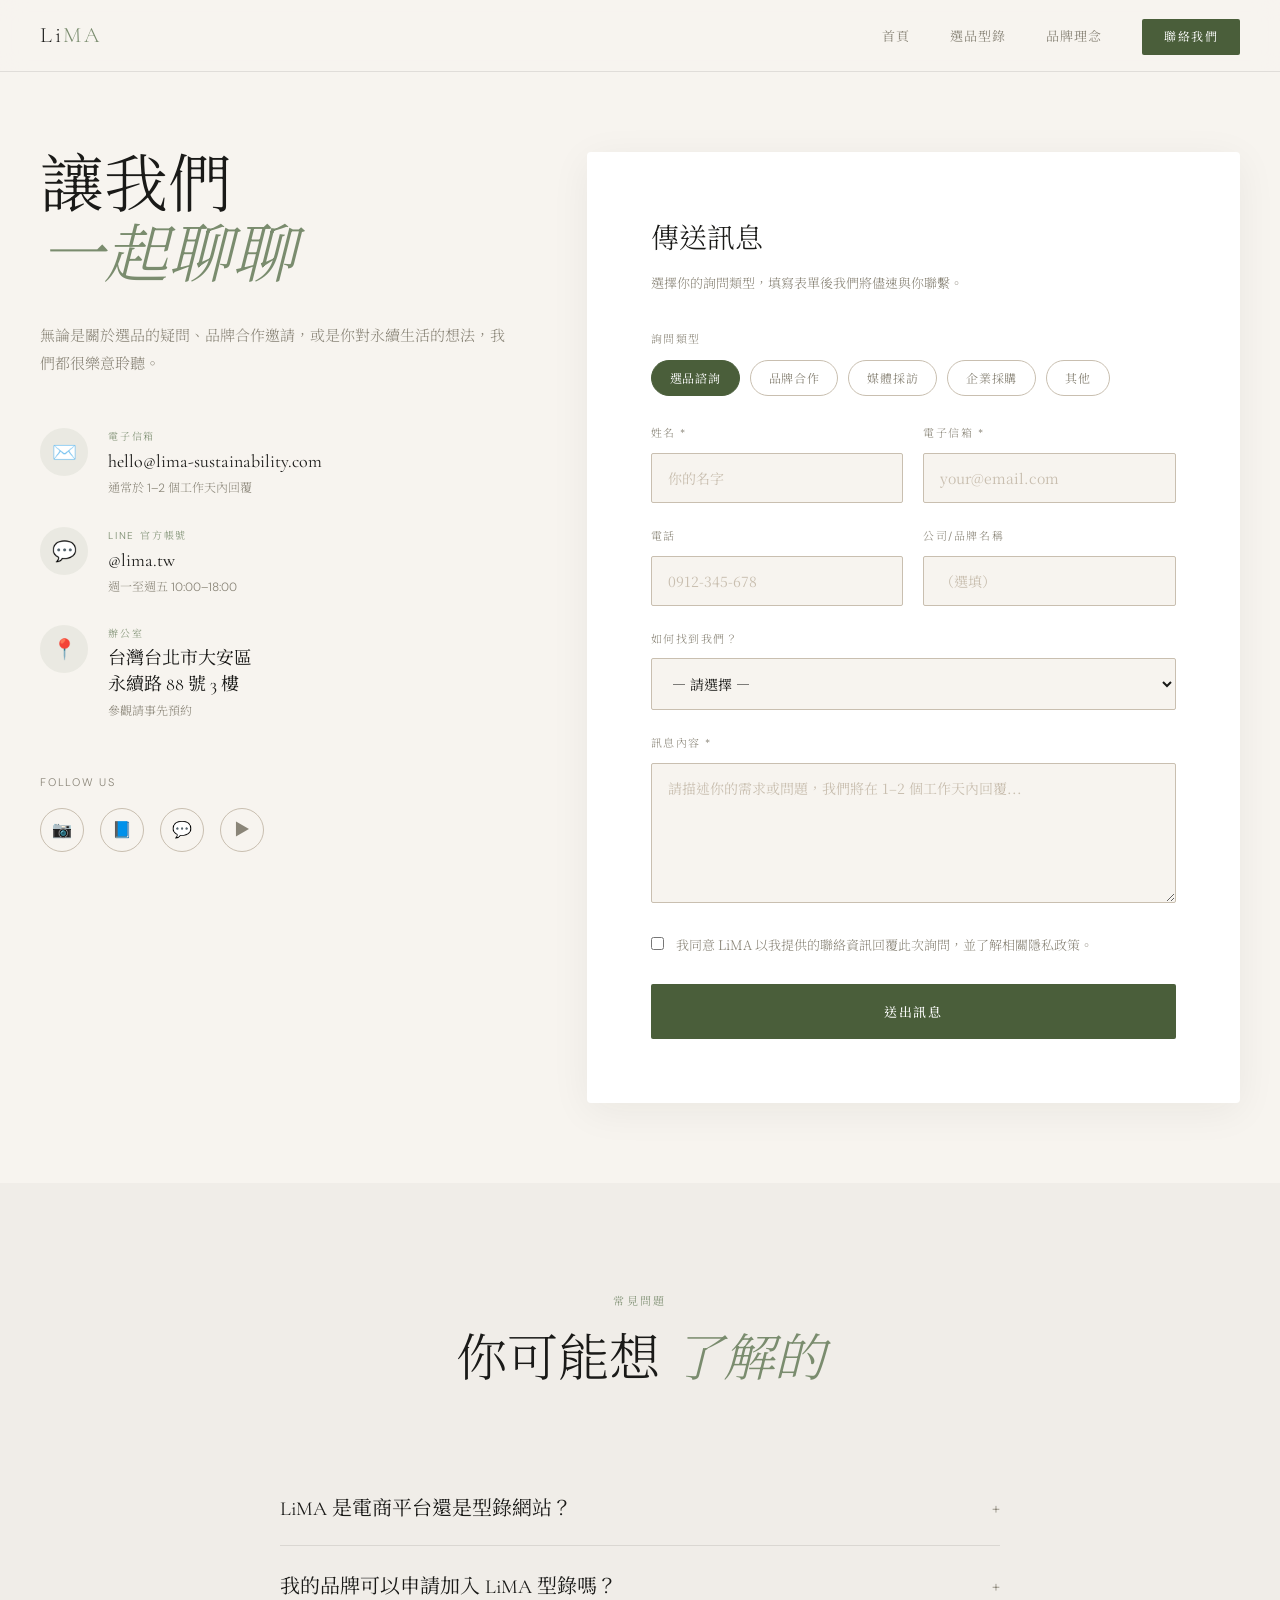
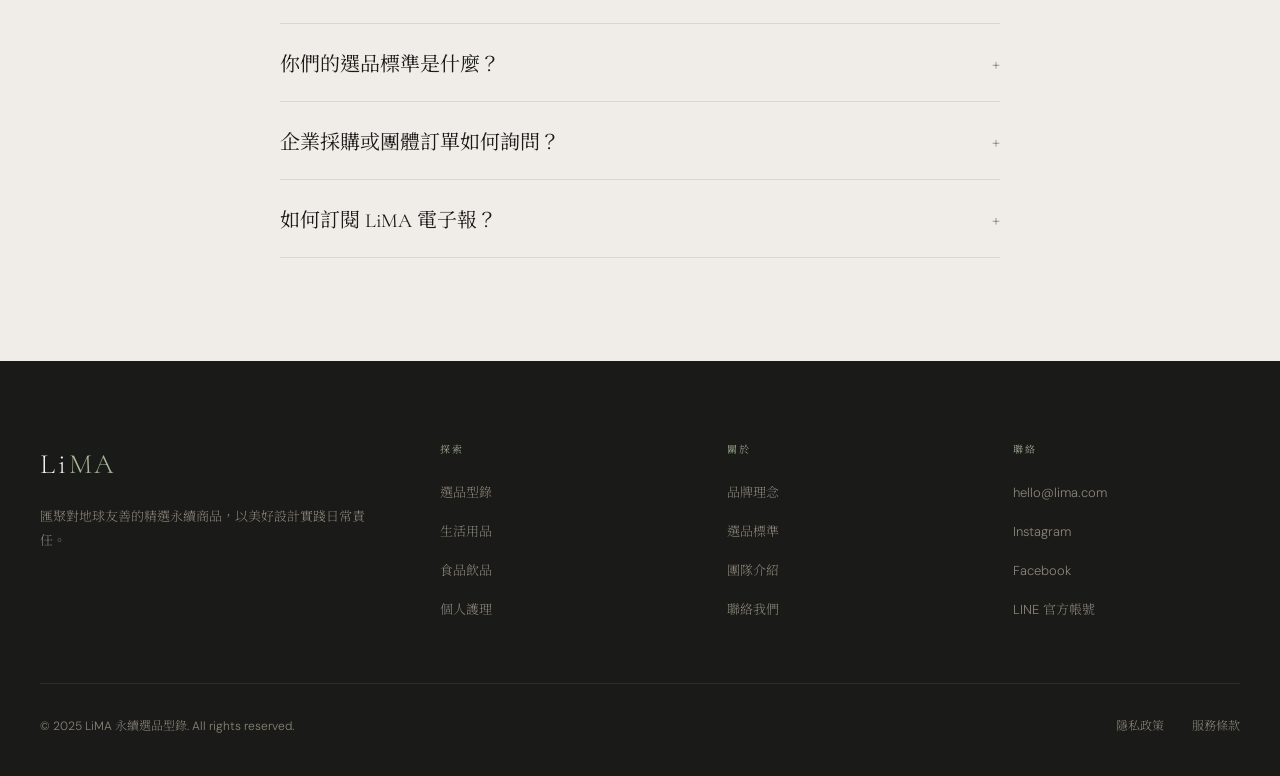
==== contact.html @ f1b9dc2c "Add files via upload" ====
<!DOCTYPE html>
<html lang="zh-TW">
<head>
  <meta charset="UTF-8" />
  <meta name="viewport" content="width=device-width, initial-scale=1.0" />
  <title>聯絡我們 — LiMA 永續選品</title>
  <meta name="description" content="與 LiMA 聯絡，無論是選品諮詢、品牌合作或媒體採訪，我們都很樂意聆聽。" />
  <link rel="stylesheet" href="style.css" />
  <style>
    .contact-layout {
      display: grid;
      grid-template-columns: 1fr 1.4fr;
      gap: 80px;
      align-items: start;
      padding: 80px 0;
    }

    /* LEFT INFO */
    .contact-info {}
    .contact-info__title {
      font-family: var(--font-display);
      font-size: clamp(40px, 5vw, 64px);
      font-weight: 300;
      line-height: 1.1;
      color: var(--ink);
      margin-bottom: 28px;
    }
    .contact-info__title em { font-style: italic; color: var(--sage); }
    .contact-info__desc {
      font-size: 15px;
      color: var(--stone);
      line-height: 1.85;
      font-family: var(--font-serif);
      margin-bottom: 52px;
    }

    .contact-methods {
      display: flex;
      flex-direction: column;
      gap: 28px;
      margin-bottom: 52px;
    }
    .contact-method {
      display: flex;
      align-items: flex-start;
      gap: 20px;
    }
    .contact-method__icon {
      width: 48px;
      height: 48px;
      background: rgba(122,140,110,0.1);
      border-radius: 50%;
      display: flex;
      align-items: center;
      justify-content: center;
      font-size: 20px;
      flex-shrink: 0;
    }
    .contact-method__label {
      font-size: 10px;
      letter-spacing: 0.18em;
      text-transform: uppercase;
      color: var(--sage);
      margin-bottom: 4px;
    }
    .contact-method__value {
      font-family: var(--font-display);
      font-size: 18px;
      font-weight: 400;
      color: var(--ink);
      line-height: 1.4;
    }
    .contact-method__sub {
      font-size: 12px;
      color: var(--stone);
      margin-top: 4px;
    }

    .social-links {
      display: flex;
      gap: 16px;
    }
    .social-link {
      width: 44px;
      height: 44px;
      border: 1px solid var(--sand);
      border-radius: 50%;
      display: flex;
      align-items: center;
      justify-content: center;
      font-size: 16px;
      transition: all 0.25s;
      color: var(--stone);
    }
    .social-link:hover {
      border-color: var(--accent);
      background: var(--accent);
      color: var(--white);
    }

    /* RIGHT FORM */
    .contact-form-wrap {
      background: var(--white);
      border-radius: 4px;
      padding: clamp(40px, 5vw, 64px);
      box-shadow: 0 8px 40px rgba(26,26,24,0.06);
    }

    .form-title {
      font-family: var(--font-display);
      font-size: 28px;
      font-weight: 300;
      color: var(--ink);
      margin-bottom: 8px;
    }
    .form-subtitle {
      font-size: 13px;
      color: var(--stone);
      font-family: var(--font-serif);
      margin-bottom: 36px;
    }

    .form-row {
      display: grid;
      grid-template-columns: 1fr 1fr;
      gap: 20px;
    }

    .form-group {
      margin-bottom: 24px;
    }
    .form-label {
      display: block;
      font-size: 11px;
      letter-spacing: 0.14em;
      text-transform: uppercase;
      color: var(--stone);
      margin-bottom: 10px;
    }
    .form-input,
    .form-select,
    .form-textarea {
      width: 100%;
      padding: 14px 16px;
      border: 1px solid var(--sand);
      background: var(--cream);
      color: var(--ink);
      font-size: 14px;
      font-family: var(--font-serif);
      border-radius: 2px;
      outline: none;
      transition: border-color 0.25s, background 0.25s;
    }
    .form-input:focus,
    .form-select:focus,
    .form-textarea:focus {
      border-color: var(--sage);
      background: var(--white);
    }
    .form-input::placeholder,
    .form-textarea::placeholder { color: var(--sand); }

    .form-textarea { min-height: 140px; resize: vertical; }

    .form-select { cursor: pointer; }

    .inquiry-type {
      display: flex;
      flex-wrap: wrap;
      gap: 10px;
      margin-bottom: 28px;
    }
    .inquiry-chip {
      padding: 8px 18px;
      border: 1px solid var(--sand);
      border-radius: 100px;
      font-size: 12px;
      letter-spacing: 0.06em;
      color: var(--stone);
      cursor: pointer;
      transition: all 0.22s;
      background: none;
      font-family: var(--font-body);
    }
    .inquiry-chip.active,
    .inquiry-chip:hover {
      background: var(--accent);
      border-color: var(--accent);
      color: var(--white);
    }

    .form-check {
      display: flex;
      align-items: flex-start;
      gap: 12px;
      margin-bottom: 28px;
      cursor: pointer;
    }
    .form-check input { margin-top: 2px; accent-color: var(--accent); }
    .form-check span {
      font-size: 13px;
      color: var(--stone);
      font-family: var(--font-serif);
      line-height: 1.6;
    }

    .form-submit {
      width: 100%;
      padding: 18px;
      background: var(--accent);
      color: var(--white);
      border: none;
      font-size: 13px;
      letter-spacing: 0.14em;
      text-transform: uppercase;
      font-weight: 500;
      cursor: pointer;
      border-radius: 2px;
      transition: background 0.25s, transform 0.25s;
      font-family: var(--font-body);
    }
    .form-submit:hover { background: var(--ink); transform: translateY(-1px); }

    .success-msg {
      display: none;
      text-align: center;
      padding: 40px 0;
    }
    .success-msg__icon { font-size: 48px; margin-bottom: 16px; }
    .success-msg__title {
      font-family: var(--font-display);
      font-size: 28px;
      color: var(--ink);
      margin-bottom: 10px;
    }
    .success-msg__sub { font-size: 14px; color: var(--stone); font-family: var(--font-serif); }

    /* FAQ */
    .faq-list { max-width: 720px; margin: 0 auto; }
    .faq-item {
      border-bottom: 1px solid var(--border);
    }
    .faq-q {
      width: 100%;
      text-align: left;
      padding: 24px 0;
      background: none;
      border: none;
      cursor: pointer;
      display: flex;
      align-items: center;
      justify-content: space-between;
      font-family: var(--font-display);
      font-size: 20px;
      font-weight: 400;
      color: var(--ink);
      gap: 20px;
    }
    .faq-q:hover { color: var(--sage); }
    .faq-toggle {
      font-size: 20px;
      color: var(--stone);
      transition: transform 0.3s;
      flex-shrink: 0;
    }
    .faq-item.open .faq-toggle { transform: rotate(45deg); color: var(--sage); }
    .faq-a {
      max-height: 0;
      overflow: hidden;
      transition: max-height 0.4s ease, padding 0.3s;
    }
    .faq-item.open .faq-a { max-height: 300px; padding-bottom: 24px; }
    .faq-a p {
      font-size: 14px;
      color: var(--stone);
      line-height: 1.8;
      font-family: var(--font-serif);
    }

    @media (max-width: 900px) {
      .contact-layout { grid-template-columns: 1fr; gap: 48px; }
    }
    @media (max-width: 600px) {
      .form-row { grid-template-columns: 1fr; }
      .contact-form-wrap { padding: 32px 24px; }
    }
  </style>
</head>
<body>

<!-- NAV -->
<nav class="nav">
  <div class="nav__inner">
    <a href="index.html" class="nav__logo">Li<span>MA</span></a>
    <ul class="nav__links">
      <li><a href="index.html">首頁</a></li>
      <li><a href="catalog.html">選品型錄</a></li>
      <li><a href="about.html">品牌理念</a></li>
      <li><a href="contact.html" class="nav__cta active">聯絡我們</a></li>
    </ul>
    <div class="nav__hamburger"><span></span><span></span><span></span></div>
  </div>
</nav>

<div class="page">
  <div class="container">
    <div class="contact-layout">

      <!-- LEFT -->
      <div class="contact-info fade-in">
        <h1 class="contact-info__title">
          讓我們<br><em>一起聊聊</em>
        </h1>
        <p class="contact-info__desc">
          無論是關於選品的疑問、品牌合作邀請，或是你對永續生活的想法，我們都很樂意聆聽。
        </p>

        <div class="contact-methods">
          <div class="contact-method">
            <div class="contact-method__icon">✉️</div>
            <div>
              <p class="contact-method__label">電子信箱</p>
              <p class="contact-method__value">hello@lima-sustainability.com</p>
              <p class="contact-method__sub">通常於 1–2 個工作天內回覆</p>
            </div>
          </div>
          <div class="contact-method">
            <div class="contact-method__icon">💬</div>
            <div>
              <p class="contact-method__label">LINE 官方帳號</p>
              <p class="contact-method__value">@lima.tw</p>
              <p class="contact-method__sub">週一至週五 10:00–18:00</p>
            </div>
          </div>
          <div class="contact-method">
            <div class="contact-method__icon">📍</div>
            <div>
              <p class="contact-method__label">辦公室</p>
              <p class="contact-method__value">台灣台北市大安區<br>永續路 88 號 3 樓</p>
              <p class="contact-method__sub">參觀請事先預約</p>
            </div>
          </div>
        </div>

        <p style="font-size:11px;letter-spacing:0.16em;text-transform:uppercase;color:var(--stone);margin-bottom:16px;">Follow Us</p>
        <div class="social-links">
          <a href="#" class="social-link" title="Instagram">📷</a>
          <a href="#" class="social-link" title="Facebook">📘</a>
          <a href="#" class="social-link" title="LINE">💬</a>
          <a href="#" class="social-link" title="YouTube">▶️</a>
        </div>
      </div>

      <!-- RIGHT FORM -->
      <div class="contact-form-wrap fade-in">
        <div id="formContent">
          <h2 class="form-title">傳送訊息</h2>
          <p class="form-subtitle">選擇你的詢問類型，填寫表單後我們將儘速與你聯繫。</p>

          <p class="form-label" style="margin-bottom:12px;">詢問類型</p>
          <div class="inquiry-type">
            <button class="inquiry-chip active" onclick="selectChip(this)">選品諮詢</button>
            <button class="inquiry-chip" onclick="selectChip(this)">品牌合作</button>
            <button class="inquiry-chip" onclick="selectChip(this)">媒體採訪</button>
            <button class="inquiry-chip" onclick="selectChip(this)">企業採購</button>
            <button class="inquiry-chip" onclick="selectChip(this)">其他</button>
          </div>

          <div class="form-row">
            <div class="form-group">
              <label class="form-label">姓名 *</label>
              <input class="form-input" type="text" placeholder="你的名字" />
            </div>
            <div class="form-group">
              <label class="form-label">電子信箱 *</label>
              <input class="form-input" type="email" placeholder="your@email.com" />
            </div>
          </div>

          <div class="form-row">
            <div class="form-group">
              <label class="form-label">電話</label>
              <input class="form-input" type="tel" placeholder="0912-345-678" />
            </div>
            <div class="form-group">
              <label class="form-label">公司/品牌名稱</label>
              <input class="form-input" type="text" placeholder="（選填）" />
            </div>
          </div>

          <div class="form-group">
            <label class="form-label">如何找到我們？</label>
            <select class="form-select">
              <option value="">— 請選擇 —</option>
              <option>Instagram / Facebook</option>
              <option>朋友推薦</option>
              <option>Google 搜尋</option>
              <option>媒體報導</option>
              <option>活動/市集</option>
              <option>其他</option>
            </select>
          </div>

          <div class="form-group">
            <label class="form-label">訊息內容 *</label>
            <textarea class="form-textarea" placeholder="請描述你的需求或問題，我們將在 1–2 個工作天內回覆..."></textarea>
          </div>

          <label class="form-check">
            <input type="checkbox" />
            <span>我同意 LiMA 以我提供的聯絡資訊回覆此次詢問，並了解相關隱私政策。</span>
          </label>

          <button class="form-submit" onclick="submitForm()">送出訊息</button>
        </div>

        <div class="success-msg" id="successMsg">
          <div class="success-msg__icon">🌿</div>
          <h3 class="success-msg__title">感謝你的訊息！</h3>
          <p class="success-msg__sub">我們已收到你的詢問，將在 1–2 個工作天內透過 Email 與你聯繫。<br>在此之前，歡迎繼續瀏覽 LiMA 選品型錄。</p>
          <div style="margin-top:32px;">
            <a href="catalog.html" class="btn-primary">瀏覽選品型錄</a>
          </div>
        </div>
      </div>

    </div>
  </div>

  <!-- FAQ -->
  <section class="section section--alt">
    <div class="container">
      <div class="section-header fade-in">
        <span class="section-eyebrow">常見問題</span>
        <h2 class="section-title">你可能想 <em>了解的</em></h2>
      </div>
      <div class="faq-list fade-in">

        <div class="faq-item">
          <button class="faq-q" onclick="toggleFaq(this)">
            LiMA 是電商平台還是型錄網站？
            <span class="faq-toggle">+</span>
          </button>
          <div class="faq-a">
            <p>LiMA 目前定位為選品型錄，我們精心策展並展示符合永續標準的商品，並引導你至各品牌官方購買管道。未來我們也在規劃整合購物功能，敬請期待。</p>
          </div>
        </div>

        <div class="faq-item">
          <button class="faq-q" onclick="toggleFaq(this)">
            我的品牌可以申請加入 LiMA 型錄嗎？
            <span class="faq-toggle">+</span>
          </button>
          <div class="faq-a">
            <p>當然可以！歡迎填寫聯絡表單選擇「品牌合作」，並簡述你的品牌故事與永續實踐。我們的選品團隊將會審核並在 5–7 個工作天內回覆。</p>
          </div>
        </div>

        <div class="faq-item">
          <button class="faq-q" onclick="toggleFaq(this)">
            你們的選品標準是什麼？
            <span class="faq-toggle">+</span>
          </button>
          <div class="faq-a">
            <p>LiMA 有四項核心選品標準：天然材質、循環設計、公平貿易、在地優先。每一件進入型錄的商品都需通過這四項審核。詳情可參考<a href="about.html#選品標準" style="color:var(--sage);">品牌理念頁面</a>。</p>
          </div>
        </div>

        <div class="faq-item">
          <button class="faq-q" onclick="toggleFaq(this)">
            企業採購或團體訂單如何詢問？
            <span class="faq-toggle">+</span>
          </button>
          <div class="faq-a">
            <p>我們歡迎企業永續禮品採購、活動選品等需求。請填寫聯絡表單選擇「企業採購」，並告知需求數量與預算，我們的專員將為你提供客製化方案。</p>
          </div>
        </div>

        <div class="faq-item">
          <button class="faq-q" onclick="toggleFaq(this)">
            如何訂閱 LiMA 電子報？
            <span class="faq-toggle">+</span>
          </button>
          <div class="faq-a">
            <p>你可以在首頁底部找到電子報訂閱欄位，輸入信箱即可訂閱。每月我們將寄送最新永續選品資訊、品牌故事與生活靈感，不定期也有限定優惠。</p>
          </div>
        </div>

      </div>
    </div>
  </section>

</div>

<!-- FOOTER -->
<footer>
  <div class="container">
    <div class="footer__grid">
      <div>
        <div class="footer__brand-name">Li<span>MA</span></div>
        <p class="footer__brand-desc">匯聚對地球友善的精選永續商品，以美好設計實踐日常責任。</p>
      </div>
      <div>
        <p class="footer__col-title">探索</p>
        <ul class="footer__col-links">
          <li><a href="catalog.html">選品型錄</a></li>
          <li><a href="catalog.html">生活用品</a></li>
          <li><a href="catalog.html">食品飲品</a></li>
          <li><a href="catalog.html">個人護理</a></li>
        </ul>
      </div>
      <div>
        <p class="footer__col-title">關於</p>
        <ul class="footer__col-links">
          <li><a href="about.html">品牌理念</a></li>
          <li><a href="about.html">選品標準</a></li>
          <li><a href="about.html">團隊介紹</a></li>
          <li><a href="contact.html">聯絡我們</a></li>
        </ul>
      </div>
      <div>
        <p class="footer__col-title">聯絡</p>
        <ul class="footer__col-links">
          <li><a href="mailto:hello@lima.com">hello@lima.com</a></li>
          <li><a href="#">Instagram</a></li>
          <li><a href="#">Facebook</a></li>
          <li><a href="#">LINE 官方帳號</a></li>
        </ul>
      </div>
    </div>
    <div class="footer__bottom">
      <p class="footer__copy">© 2025 LiMA 永續選品型錄. All rights reserved.</p>
      <div class="footer__bottom-links">
        <a href="#">隱私政策</a>
        <a href="#">服務條款</a>
      </div>
    </div>
  </div>
</footer>

<script src="main.js"></script>
<script>
function selectChip(chip) {
  document.querySelectorAll('.inquiry-chip').forEach(c => c.classList.remove('active'));
  chip.classList.add('active');
}
function submitForm() {
  document.getElementById('formContent').style.display = 'none';
  document.getElementById('successMsg').style.display = 'block';
}
function toggleFaq(btn) {
  const item = btn.closest('.faq-item');
  const isOpen = item.classList.contains('open');
  document.querySelectorAll('.faq-item').forEach(i => i.classList.remove('open'));
  if (!isOpen) item.classList.add('open');
}
</script>
</body>
</html>
---- style.css ----
/* ===== LiMA 永續選品型錄 - Global Styles ===== */

@import url('https://fonts.googleapis.com/css2?family=Cormorant+Garamond:ital,wght@0,300;0,400;0,600;1,300;1,400&family=Noto+Serif+TC:wght@300;400;500&family=DM+Sans:wght@300;400;500&display=swap');

:root {
  --cream: #F7F4EF;
  --white: #FFFFFF;
  --ink: #1A1A18;
  --stone: #8A8578;
  --sage: #7A8C6E;
  --sage-light: #A8B89A;
  --sand: #C9BFB0;
  --sand-light: #E8E2D8;
  --accent: #4A5E3A;
  --warm-grey: #F0EDE8;
  --border: rgba(26,26,24,0.1);

  --font-display: 'Cormorant Garamond', 'Noto Serif TC', serif;
  --font-body: 'DM Sans', 'Noto Serif TC', sans-serif;
  --font-serif: 'Noto Serif TC', serif;

  --nav-h: 72px;
  --max-w: 1280px;
  --section-py: clamp(60px, 8vw, 120px);
}

*, *::before, *::after { box-sizing: border-box; margin: 0; padding: 0; }

html { scroll-behavior: smooth; }

body {
  background: var(--cream);
  color: var(--ink);
  font-family: var(--font-body);
  font-weight: 300;
  line-height: 1.7;
  -webkit-font-smoothing: antialiased;
}

img { display: block; width: 100%; object-fit: cover; }
a { color: inherit; text-decoration: none; }
ul { list-style: none; }

/* ===== NAVIGATION ===== */
.nav {
  position: fixed;
  top: 0; left: 0; right: 0;
  height: var(--nav-h);
  background: rgba(247,244,239,0.92);
  backdrop-filter: blur(12px);
  -webkit-backdrop-filter: blur(12px);
  border-bottom: 1px solid var(--border);
  z-index: 100;
  display: flex;
  align-items: center;
}

.nav__inner {
  max-width: var(--max-w);
  margin: 0 auto;
  padding: 0 40px;
  width: 100%;
  display: flex;
  align-items: center;
  justify-content: space-between;
}

.nav__logo {
  font-family: var(--font-display);
  font-size: 22px;
  font-weight: 300;
  letter-spacing: 0.12em;
  color: var(--ink);
}

.nav__logo span {
  color: var(--sage);
}

.nav__links {
  display: flex;
  gap: 40px;
  align-items: center;
}

.nav__links a {
  font-size: 13px;
  letter-spacing: 0.08em;
  font-weight: 400;
  color: var(--stone);
  transition: color 0.25s;
  text-transform: uppercase;
}

.nav__links a:hover,
.nav__links a.active {
  color: var(--ink);
}

.nav__cta {
  font-size: 12px !important;
  letter-spacing: 0.12em !important;
  background: var(--accent);
  color: var(--white) !important;
  padding: 10px 22px;
  border-radius: 2px;
  transition: background 0.25s !important;
}
.nav__cta:hover { background: var(--ink) !important; }

.nav__hamburger {
  display: none;
  flex-direction: column;
  gap: 5px;
  cursor: pointer;
  padding: 4px;
}
.nav__hamburger span {
  display: block;
  width: 24px;
  height: 1px;
  background: var(--ink);
  transition: all 0.3s;
}

/* ===== PAGE WRAPPER ===== */
.page { padding-top: var(--nav-h); }

/* ===== HERO ===== */
.hero {
  min-height: calc(100vh - var(--nav-h));
  display: grid;
  grid-template-columns: 1fr 1fr;
  overflow: hidden;
}

.hero__text {
  display: flex;
  flex-direction: column;
  justify-content: center;
  padding: clamp(60px, 8vw, 120px) clamp(40px, 6vw, 100px);
}

.hero__eyebrow {
  font-size: 11px;
  letter-spacing: 0.2em;
  text-transform: uppercase;
  color: var(--sage);
  margin-bottom: 28px;
  display: flex;
  align-items: center;
  gap: 14px;
}
.hero__eyebrow::before {
  content: '';
  display: block;
  width: 32px;
  height: 1px;
  background: var(--sage);
}

.hero__title {
  font-family: var(--font-display);
  font-size: clamp(48px, 6vw, 88px);
  font-weight: 300;
  line-height: 1.1;
  letter-spacing: -0.01em;
  color: var(--ink);
  margin-bottom: 28px;
}

.hero__title em {
  font-style: italic;
  color: var(--sage);
}

.hero__desc {
  font-size: 15px;
  color: var(--stone);
  line-height: 1.8;
  max-width: 420px;
  margin-bottom: 48px;
  font-family: var(--font-serif);
  font-weight: 300;
}

.hero__actions {
  display: flex;
  gap: 20px;
  align-items: center;
  flex-wrap: wrap;
}

.btn-primary {
  display: inline-block;
  padding: 16px 36px;
  background: var(--accent);
  color: var(--white);
  font-size: 12px;
  letter-spacing: 0.14em;
  text-transform: uppercase;
  font-weight: 500;
  border-radius: 2px;
  transition: all 0.3s;
}
.btn-primary:hover { background: var(--ink); transform: translateY(-1px); }

.btn-outline {
  display: inline-block;
  padding: 16px 36px;
  border: 1px solid var(--sand);
  color: var(--ink);
  font-size: 12px;
  letter-spacing: 0.14em;
  text-transform: uppercase;
  font-weight: 500;
  border-radius: 2px;
  transition: all 0.3s;
}
.btn-outline:hover { border-color: var(--ink); }

.hero__image {
  position: relative;
  overflow: hidden;
}

.hero__image img {
  width: 100%;
  height: 100%;
  object-fit: cover;
}

.hero__image-overlay {
  position: absolute;
  inset: 0;
  background: linear-gradient(135deg, rgba(122,140,110,0.12) 0%, transparent 60%);
}

/* ===== SECTION HEADER ===== */
.section-header {
  text-align: center;
  margin-bottom: clamp(48px, 6vw, 80px);
}

.section-eyebrow {
  display: inline-block;
  font-size: 11px;
  letter-spacing: 0.22em;
  text-transform: uppercase;
  color: var(--sage);
  margin-bottom: 20px;
}

.section-title {
  font-family: var(--font-display);
  font-size: clamp(36px, 4vw, 60px);
  font-weight: 300;
  line-height: 1.2;
  color: var(--ink);
}

.section-title em { font-style: italic; color: var(--sage); }

.section-subtitle {
  margin-top: 16px;
  font-size: 15px;
  color: var(--stone);
  font-family: var(--font-serif);
  font-weight: 300;
  max-width: 560px;
  margin-left: auto;
  margin-right: auto;
}

/* ===== PRODUCT CARD ===== */
.product-card {
  background: var(--white);
  border-radius: 4px;
  overflow: hidden;
  transition: transform 0.4s cubic-bezier(0.25,0.46,0.45,0.94), box-shadow 0.4s;
  cursor: pointer;
}

.product-card:hover {
  transform: translateY(-6px);
  box-shadow: 0 24px 60px rgba(26,26,24,0.1);
}

.product-card__image {
  aspect-ratio: 3/4;
  overflow: hidden;
  position: relative;
  background: var(--warm-grey);
}

.product-card__image img {
  width: 100%;
  height: 100%;
  object-fit: cover;
  transition: transform 0.6s cubic-bezier(0.25,0.46,0.45,0.94);
}

.product-card:hover .product-card__image img {
  transform: scale(1.04);
}

.product-card__badge {
  position: absolute;
  top: 16px;
  left: 16px;
  background: var(--accent);
  color: var(--white);
  font-size: 10px;
  letter-spacing: 0.12em;
  padding: 5px 10px;
  text-transform: uppercase;
}

.product-card__body {
  padding: 24px 24px 28px;
}

.product-card__category {
  font-size: 10px;
  letter-spacing: 0.18em;
  text-transform: uppercase;
  color: var(--sage);
  margin-bottom: 8px;
}

.product-card__name {
  font-family: var(--font-display);
  font-size: 22px;
  font-weight: 400;
  color: var(--ink);
  line-height: 1.3;
  margin-bottom: 8px;
}

.product-card__desc {
  font-size: 13px;
  color: var(--stone);
  line-height: 1.65;
  margin-bottom: 20px;
  font-family: var(--font-serif);
}

.product-card__footer {
  display: flex;
  align-items: center;
  justify-content: space-between;
}

.product-card__price {
  font-family: var(--font-display);
  font-size: 20px;
  font-weight: 400;
  color: var(--ink);
}

.product-card__link {
  font-size: 11px;
  letter-spacing: 0.12em;
  text-transform: uppercase;
  color: var(--sage);
  border-bottom: 1px solid var(--sage-light);
  padding-bottom: 2px;
  transition: color 0.25s, border-color 0.25s;
}
.product-card__link:hover { color: var(--accent); border-color: var(--accent); }

/* ===== GRID ===== */
.grid-3 {
  display: grid;
  grid-template-columns: repeat(3, 1fr);
  gap: 32px;
}

.grid-4 {
  display: grid;
  grid-template-columns: repeat(4, 1fr);
  gap: 24px;
}

/* ===== CONTAINER ===== */
.container {
  max-width: var(--max-w);
  margin: 0 auto;
  padding: 0 40px;
}

/* ===== SECTION ===== */
.section {
  padding: var(--section-py) 0;
}

.section--alt { background: var(--warm-grey); }
.section--dark { background: var(--ink); color: var(--cream); }

/* ===== DIVIDER ===== */
.divider {
  width: 48px;
  height: 1px;
  background: var(--sage);
  margin: 0 auto 32px;
}

/* ===== FOOTER ===== */
footer {
  background: var(--ink);
  color: var(--cream);
  padding: 80px 0 40px;
}

.footer__grid {
  display: grid;
  grid-template-columns: 1.5fr 1fr 1fr 1fr;
  gap: 60px;
  margin-bottom: 60px;
}

.footer__brand-name {
  font-family: var(--font-display);
  font-size: 28px;
  font-weight: 300;
  letter-spacing: 0.1em;
  margin-bottom: 16px;
}

.footer__brand-name span { color: var(--sage-light); }

.footer__brand-desc {
  font-size: 13px;
  color: var(--stone);
  line-height: 1.8;
  font-family: var(--font-serif);
}

.footer__col-title {
  font-size: 10px;
  letter-spacing: 0.2em;
  text-transform: uppercase;
  color: var(--sage-light);
  margin-bottom: 20px;
}

.footer__col-links {
  display: flex;
  flex-direction: column;
  gap: 12px;
}

.footer__col-links a {
  font-size: 13px;
  color: var(--stone);
  transition: color 0.25s;
}
.footer__col-links a:hover { color: var(--cream); }

.footer__bottom {
  border-top: 1px solid rgba(255,255,255,0.08);
  padding-top: 32px;
  display: flex;
  align-items: center;
  justify-content: space-between;
}

.footer__copy {
  font-size: 12px;
  color: var(--stone);
}

.footer__bottom-links {
  display: flex;
  gap: 28px;
}
.footer__bottom-links a {
  font-size: 12px;
  color: var(--stone);
  transition: color 0.25s;
}
.footer__bottom-links a:hover { color: var(--cream); }

/* ===== SUSTAINABILITY TAGS ===== */
.tag {
  display: inline-flex;
  align-items: center;
  gap: 6px;
  padding: 6px 14px;
  border: 1px solid var(--sand);
  border-radius: 100px;
  font-size: 11px;
  letter-spacing: 0.08em;
  color: var(--stone);
}

.tag--sage {
  background: rgba(122,140,110,0.1);
  border-color: var(--sage-light);
  color: var(--accent);
}

/* ===== FADE IN ANIMATION ===== */
.fade-in {
  opacity: 0;
  transform: translateY(24px);
  transition: opacity 0.7s ease, transform 0.7s ease;
}
.fade-in.visible {
  opacity: 1;
  transform: none;
}

/* ===== PLACEHOLDER IMAGE (svg-based) ===== */
.img-placeholder {
  width: 100%;
  height: 100%;
  background: linear-gradient(135deg, var(--sand-light) 0%, var(--warm-grey) 100%);
  display: flex;
  align-items: center;
  justify-content: center;
  color: var(--sand);
  font-size: 40px;
}

/* ===== RESPONSIVE ===== */
@media (max-width: 1100px) {
  .grid-4 { grid-template-columns: repeat(2, 1fr); }
  .footer__grid { grid-template-columns: 1fr 1fr; gap: 40px; }
}

@media (max-width: 900px) {
  .hero { grid-template-columns: 1fr; min-height: auto; }
  .hero__image { height: 50vw; min-height: 300px; }
  .grid-3 { grid-template-columns: repeat(2, 1fr); }
  .nav__links { display: none; }
  .nav__hamburger { display: flex; }
  .nav__links.open {
    display: flex;
    flex-direction: column;
    position: fixed;
    top: var(--nav-h);
    left: 0; right: 0;
    background: var(--cream);
    padding: 32px 40px;
    border-bottom: 1px solid var(--border);
    gap: 24px;
  }
}

@media (max-width: 600px) {
  .container { padding: 0 20px; }
  .grid-3, .grid-4 { grid-template-columns: 1fr; }
  .hero__text { padding: 48px 20px; }
  .footer__grid { grid-template-columns: 1fr; gap: 32px; }
  .footer__bottom { flex-direction: column; gap: 16px; text-align: center; }
  .nav__inner { padding: 0 20px; }
}
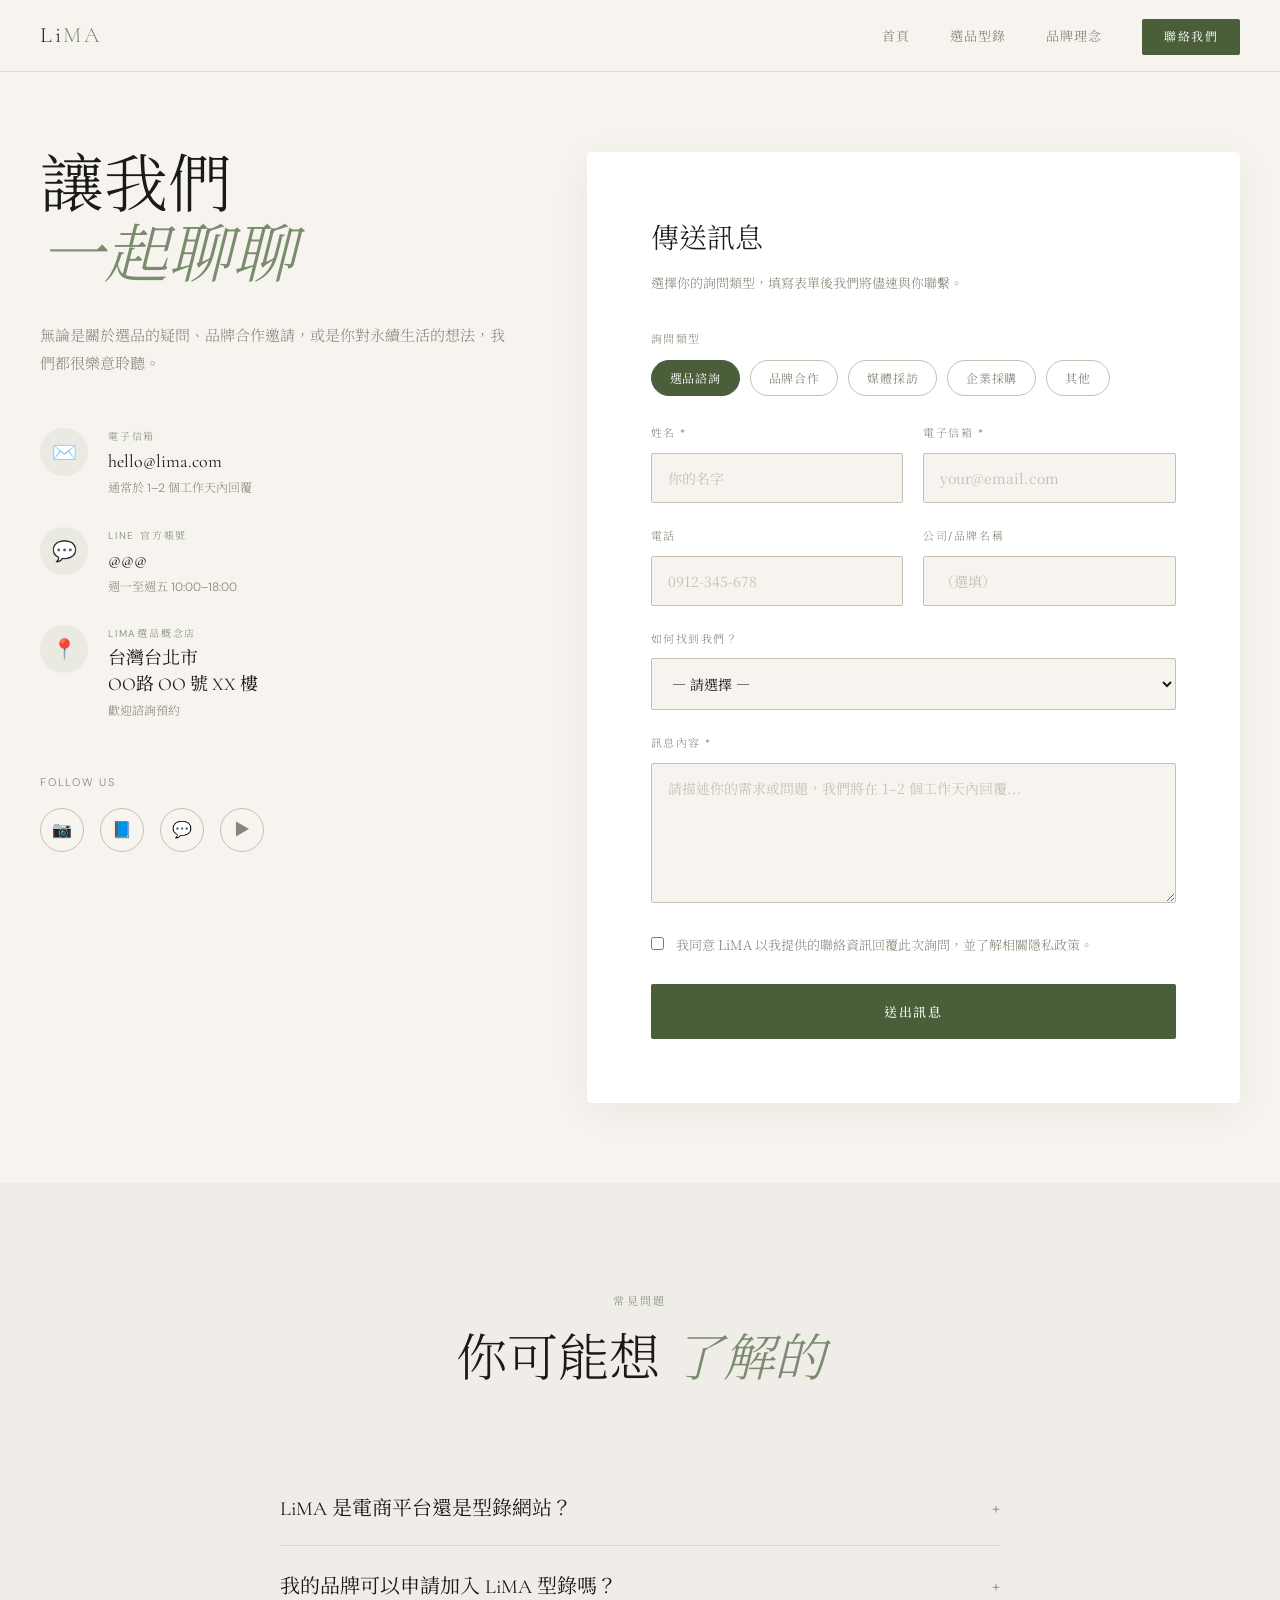
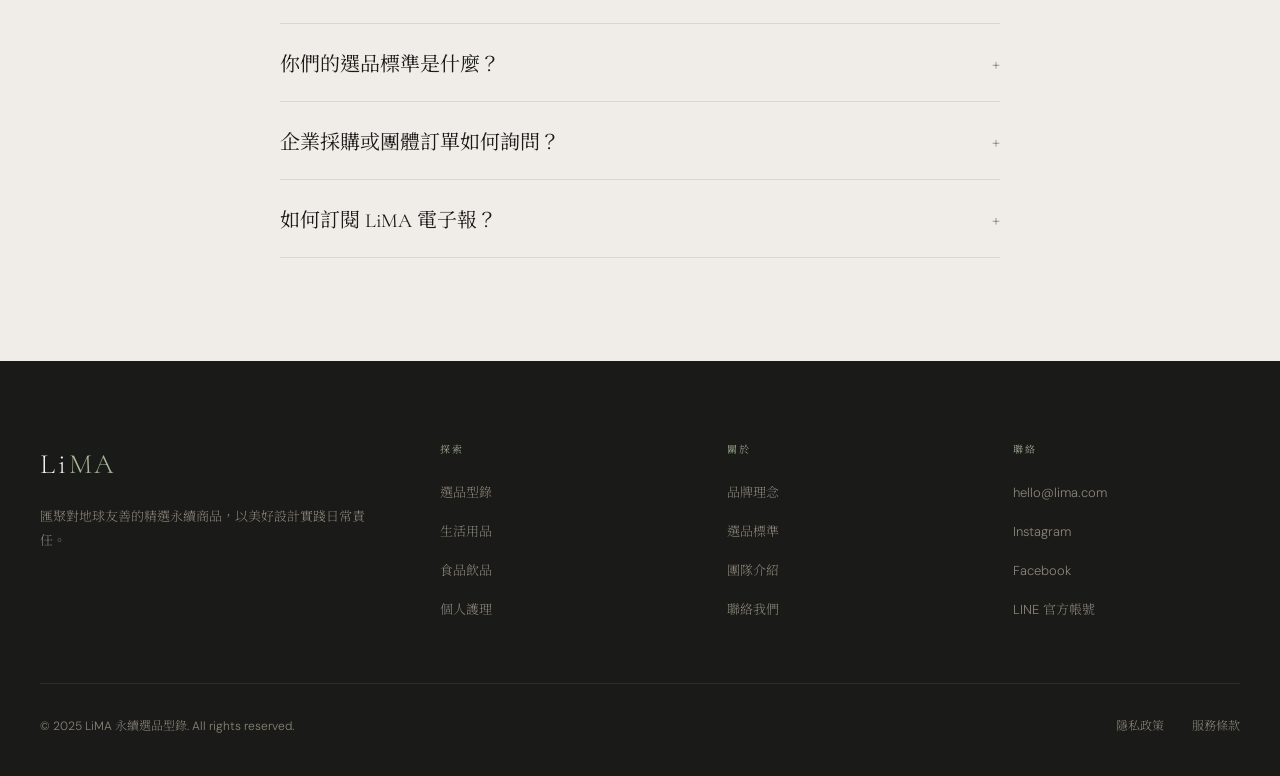
==== commit 70f4a142: "Update contact.html" ====
--- a/contact.html
+++ b/contact.html
@@ -320,7 +320,7 @@
             <div class="contact-method__icon">✉️</div>
             <div>
               <p class="contact-method__label">電子信箱</p>
-              <p class="contact-method__value">hello@lima-sustainability.com</p>
+              <p class="contact-method__value">hello@lima.com</p>
               <p class="contact-method__sub">通常於 1–2 個工作天內回覆</p>
             </div>
           </div>
@@ -328,16 +328,16 @@
             <div class="contact-method__icon">💬</div>
             <div>
               <p class="contact-method__label">LINE 官方帳號</p>
-              <p class="contact-method__value">@lima.tw</p>
+              <p class="contact-method__value">@@@</p>
               <p class="contact-method__sub">週一至週五 10:00–18:00</p>
             </div>
           </div>
           <div class="contact-method">
             <div class="contact-method__icon">📍</div>
             <div>
-              <p class="contact-method__label">辦公室</p>
-              <p class="contact-method__value">台灣台北市大安區<br>永續路 88 號 3 樓</p>
-              <p class="contact-method__sub">參觀請事先預約</p>
+              <p class="contact-method__label">LiMA選品概念店</p>
+              <p class="contact-method__value">台灣台北市<br>OO路 OO 號 XX 樓</p>
+              <p class="contact-method__sub">歡迎諮詢預約</p>
             </div>
           </div>
         </div>
